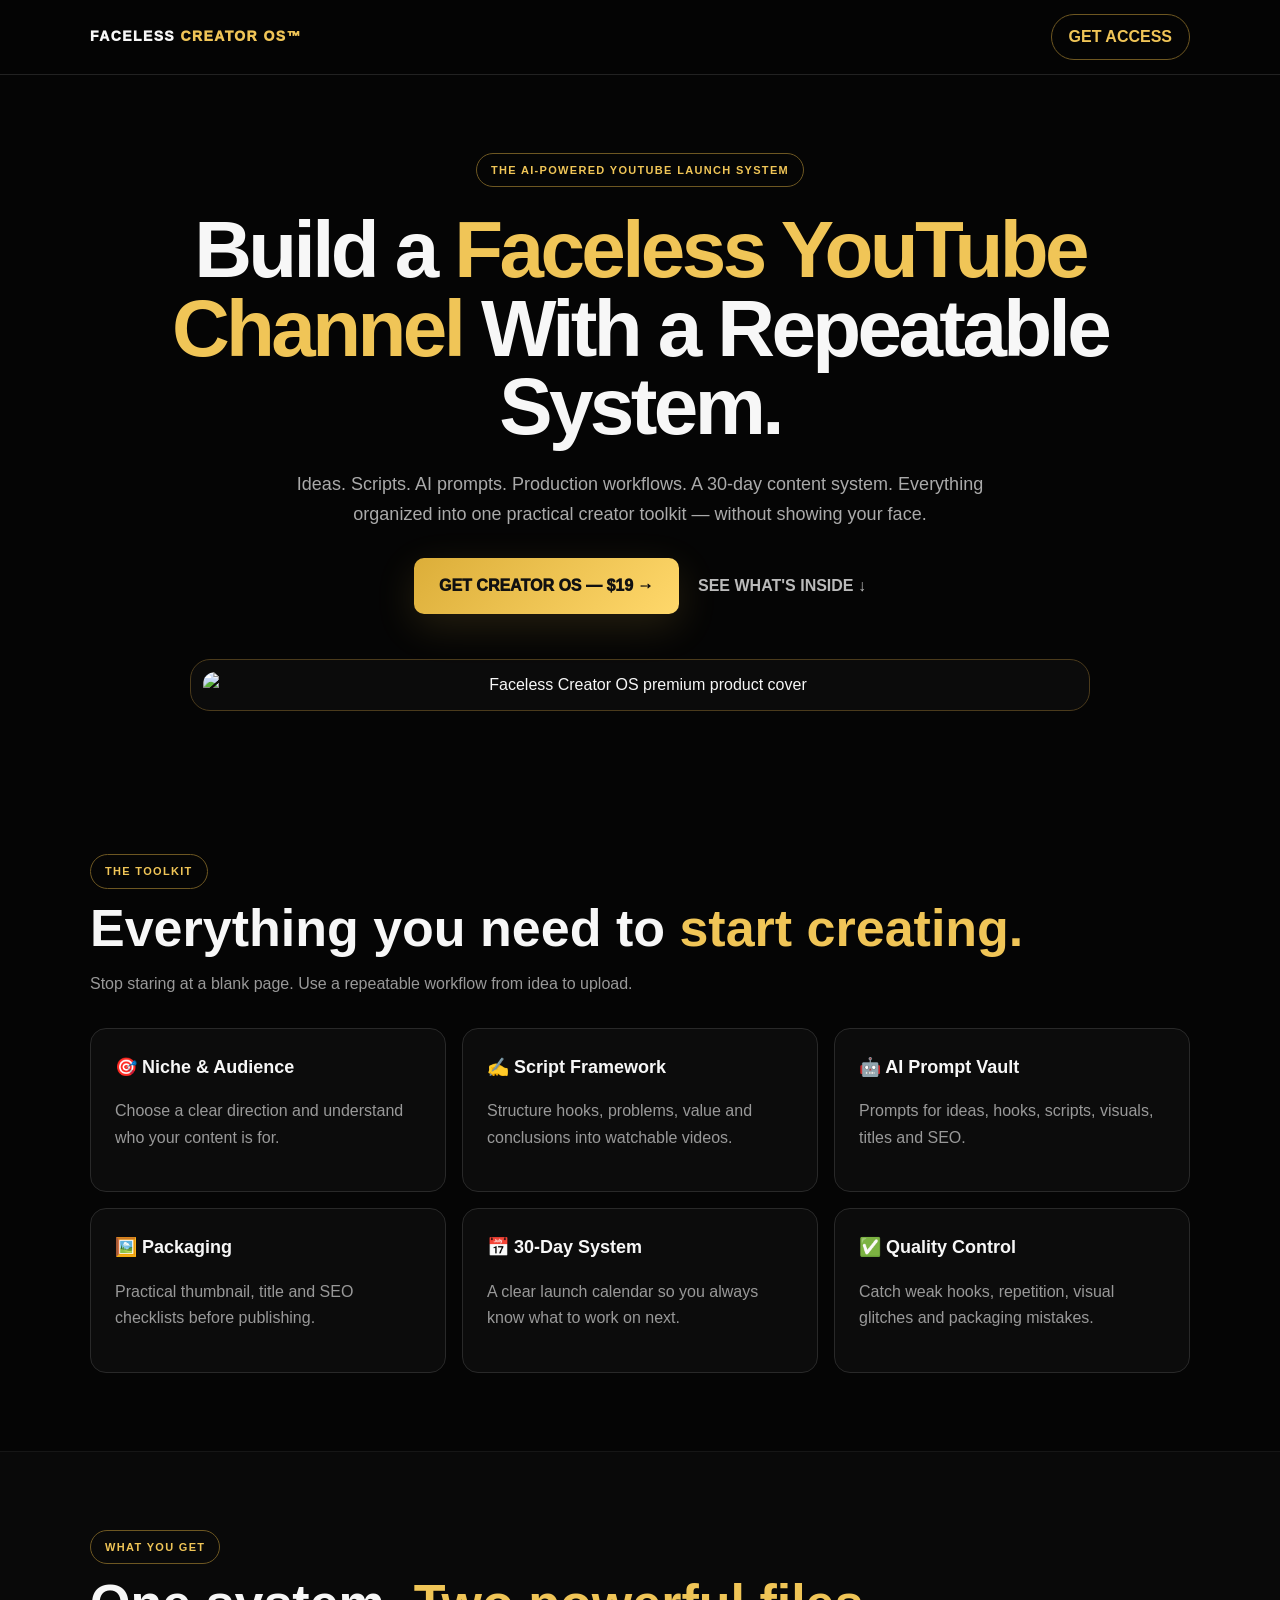
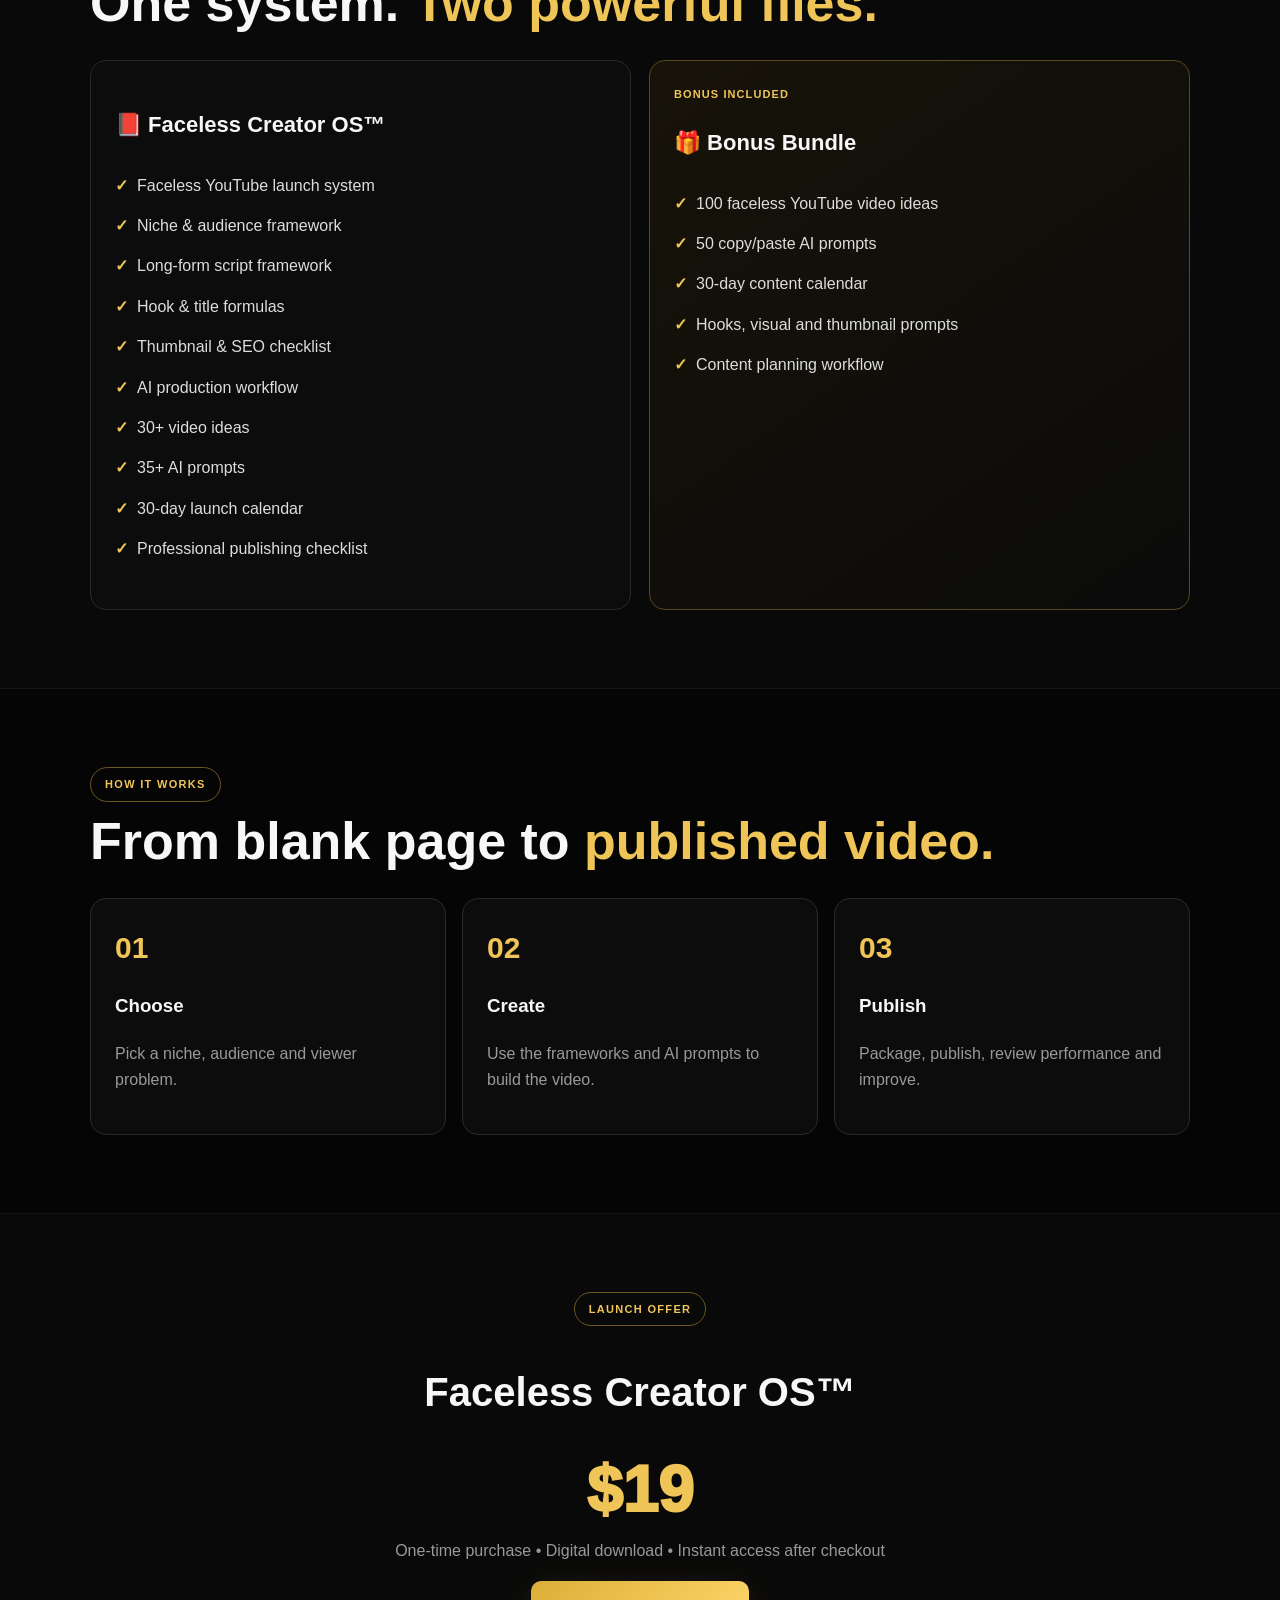
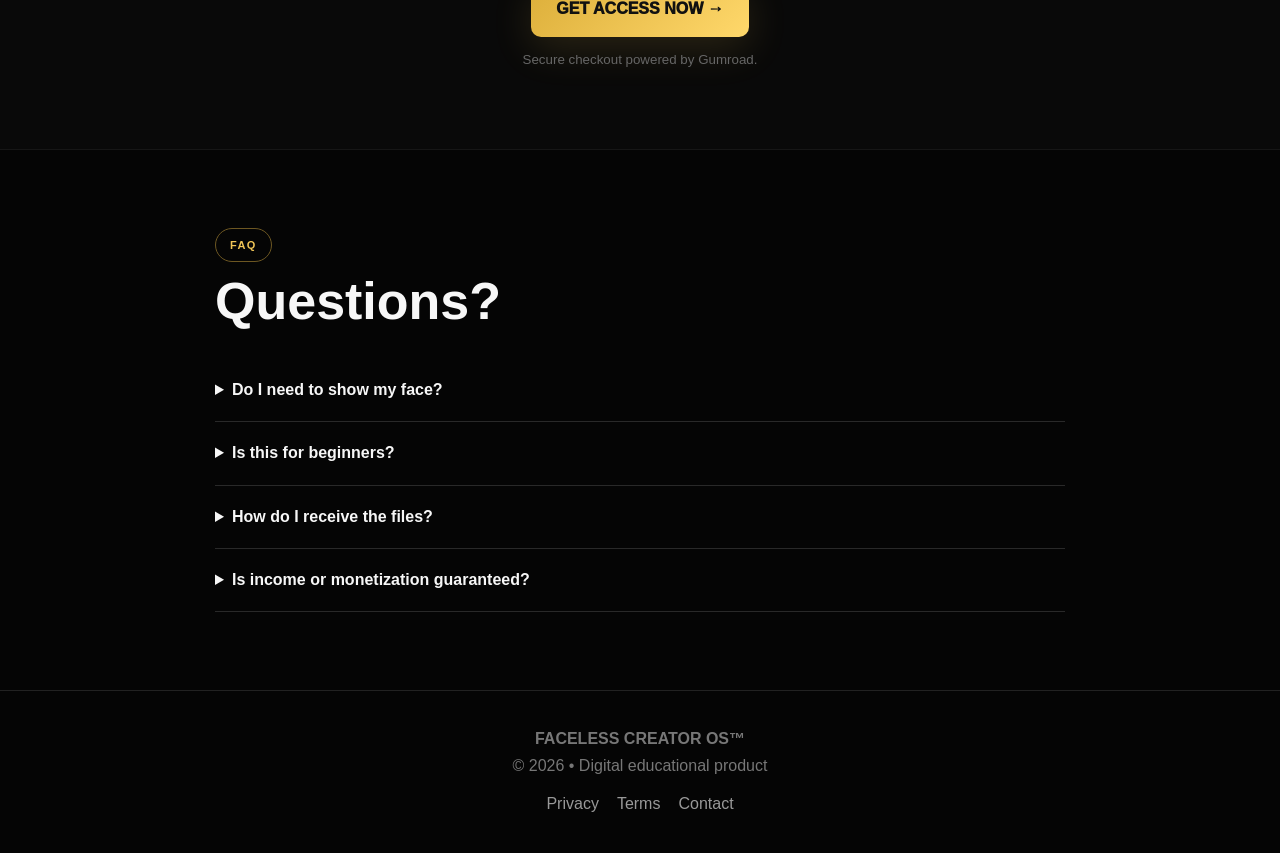
==== index.html @ d5f6065f "Add files via upload" ====
<!DOCTYPE html>
<html lang="en">
<head>
<meta charset="UTF-8">
<meta name="viewport" content="width=device-width,initial-scale=1.0">
<title>Faceless Creator OS™ | AI-Powered YouTube Launch System</title>
<meta name="description" content="Faceless Creator OS™ — a practical AI-powered system for starting and organizing a faceless YouTube channel.">
<link rel="stylesheet" href="style.css">
</head>
<body>
<header class="nav">
  <div class="container nav-inner">
    <a class="logo" href="index.html">FACELESS <span>CREATOR OS™</span></a>
    <a class="nav-cta" href="https://mulewa1.gumroad.com/l/faceless-creator-os-1">GET ACCESS</a>
  </div>
</header>

<main>
<section class="hero container">
  <div class="eyebrow">THE AI-POWERED YOUTUBE LAUNCH SYSTEM</div>
  <h1>Build a <span>Faceless YouTube Channel</span> With a Repeatable System.</h1>
  <p>Ideas. Scripts. AI prompts. Production workflows. A 30-day content system. Everything organized into one practical creator toolkit — without showing your face.</p>
  <div class="actions">
    <a class="btn" href="https://mulewa1.gumroad.com/l/faceless-creator-os-1">GET CREATOR OS — $19 →</a>
    <a class="text-link" href="#inside">SEE WHAT'S INSIDE ↓</a>
  </div>
  <div class="mockup">
    <img src="assets/product-cover.png" alt="Faceless Creator OS premium product cover">
  </div>
</section>

<section class="section container" id="inside">
  <div class="section-head"><div class="eyebrow">THE TOOLKIT</div><h2>Everything you need to <span>start creating.</span></h2><p>Stop staring at a blank page. Use a repeatable workflow from idea to upload.</p></div>
  <div class="grid">
    <article><b>🎯 Niche & Audience</b><p>Choose a clear direction and understand who your content is for.</p></article>
    <article><b>✍️ Script Framework</b><p>Structure hooks, problems, value and conclusions into watchable videos.</p></article>
    <article><b>🤖 AI Prompt Vault</b><p>Prompts for ideas, hooks, scripts, visuals, titles and SEO.</p></article>
    <article><b>🖼️ Packaging</b><p>Practical thumbnail, title and SEO checklists before publishing.</p></article>
    <article><b>📅 30-Day System</b><p>A clear launch calendar so you always know what to work on next.</p></article>
    <article><b>✅ Quality Control</b><p>Catch weak hooks, repetition, visual glitches and packaging mistakes.</p></article>
  </div>
</section>

<section class="section dark">
<div class="container">
  <div class="section-head"><div class="eyebrow">WHAT YOU GET</div><h2>One system. <span>Two powerful files.</span></h2></div>
  <div class="two-col">
    <div class="panel">
      <h3>📕 Faceless Creator OS™</h3>
      <ul>
        <li>Faceless YouTube launch system</li><li>Niche & audience framework</li><li>Long-form script framework</li>
        <li>Hook & title formulas</li><li>Thumbnail & SEO checklist</li><li>AI production workflow</li>
        <li>30+ video ideas</li><li>35+ AI prompts</li><li>30-day launch calendar</li><li>Professional publishing checklist</li>
      </ul>
    </div>
    <div class="panel bonus">
      <div class="tag">BONUS INCLUDED</div>
      <h3>🎁 Bonus Bundle</h3>
      <ul><li>100 faceless YouTube video ideas</li><li>50 copy/paste AI prompts</li><li>30-day content calendar</li><li>Hooks, visual and thumbnail prompts</li><li>Content planning workflow</li></ul>
    </div>
  </div>
</div>
</section>

<section class="section container">
<div class="section-head"><div class="eyebrow">HOW IT WORKS</div><h2>From blank page to <span>published video.</span></h2></div>
<div class="steps">
<div><strong>01</strong><h3>Choose</h3><p>Pick a niche, audience and viewer problem.</p></div>
<div><strong>02</strong><h3>Create</h3><p>Use the frameworks and AI prompts to build the video.</p></div>
<div><strong>03</strong><h3>Publish</h3><p>Package, publish, review performance and improve.</p></div>
</div>
</section>

<section class="section dark">
<div class="container price-card">
<div class="eyebrow">LAUNCH OFFER</div>
<h2>Faceless Creator OS™</h2>
<div class="price">$19</div>
<p>One-time purchase • Digital download • Instant access after checkout</p>
<a class="btn" href="https://mulewa1.gumroad.com/l/faceless-creator-os-1">GET ACCESS NOW →</a>
<small>Secure checkout powered by Gumroad.</small>
</div>
</section>

<section class="section container faq">
<div class="section-head"><div class="eyebrow">FAQ</div><h2>Questions?</h2></div>
<details><summary>Do I need to show my face?</summary><p>No. The system is built around a faceless content workflow.</p></details>
<details><summary>Is this for beginners?</summary><p>Yes. It is organized as a practical starting system for creators.</p></details>
<details><summary>How do I receive the files?</summary><p>After purchase, Gumroad provides access to the digital files.</p></details>
<details><summary>Is income or monetization guaranteed?</summary><p>No. This is an educational creator toolkit. Results depend on execution, niche, content quality, audience and other factors.</p></details>
</section>
</main>

<footer><div class="container"><b>FACELESS CREATOR OS™</b><br><span>© 2026 • Digital educational product</span><nav><a href="pages/privacy.html">Privacy</a><a href="pages/terms.html">Terms</a><a href="pages/contact.html">Contact</a></nav></div></footer>
<script src="script.js"></script>
</body>
</html>
---- style.css ----
*{box-sizing:border-box}html{scroll-behavior:smooth}body{margin:0;background:#050505;color:#f7f7f7;font-family:Inter,Arial,sans-serif;line-height:1.65}a{text-decoration:none;color:inherit}.container{width:min(1100px,92%);margin:auto}.nav{position:sticky;top:0;z-index:10;background:rgba(5,5,5,.9);backdrop-filter:blur(12px);border-bottom:1px solid #222}.nav-inner{height:74px;display:flex;align-items:center;justify-content:space-between}.logo{font-weight:950;letter-spacing:.1em;font-size:14px}.logo span,.section-head span,h1 span{color:#f0c557}.nav-cta{border:1px solid #6e5721;color:#f0c557;border-radius:999px;padding:9px 17px;font-weight:800}.hero{text-align:center;padding:78px 0 65px}.eyebrow{display:inline-block;border:1px solid #6d5722;border-radius:999px;padding:7px 14px;color:#f0c557;font-size:11px;font-weight:900;letter-spacing:.12em}.hero h1{font-size:clamp(43px,7vw,80px);line-height:.98;letter-spacing:-.045em;max-width:950px;margin:24px auto}.hero>p{max-width:750px;margin:auto;color:#aaa;font-size:18px}.actions{margin:28px 0}.btn{display:inline-block;background:linear-gradient(135deg,#dcae39,#ffd86b);color:#111;font-weight:950;padding:15px 25px;border-radius:10px;box-shadow:0 12px 40px rgba(240,197,87,.14)}.text-link{margin-left:15px;color:#bbb;font-weight:700}.mockup{margin:45px auto 0;border:1px solid #4b3b1c;border-radius:20px;padding:12px;background:#0b0b0b;max-width:900px}.mockup img{display:block;width:100%;border-radius:12px}.section{padding:78px 0}.dark{background:#090909;border-top:1px solid #161616;border-bottom:1px solid #161616}.section-head{margin-bottom:30px}.section-head h2{font-size:clamp(32px,5vw,52px);line-height:1.05;margin:12px 0}.section-head p{color:#999;max-width:700px}.grid{display:grid;grid-template-columns:repeat(3,1fr);gap:16px}.grid article,.panel,.steps>div{border:1px solid #292929;background:#0c0c0c;border-radius:16px;padding:24px}.grid b{font-size:18px}.grid p,.panel p,.steps p{color:#999}.two-col{display:grid;grid-template-columns:1fr 1fr;gap:18px}.panel h3{font-size:22px}.panel ul{list-style:none;padding:0}.panel li{padding:7px 0;color:#ddd}.panel li::before{content:"✓";color:#f0c557;font-weight:900;margin-right:9px}.bonus{background:linear-gradient(145deg,#171309,#0b0b0b);border-color:#5b471b}.tag{color:#f0c557;font-size:11px;font-weight:900;letter-spacing:.1em}.steps{display:grid;grid-template-columns:repeat(3,1fr);gap:16px}.steps strong{font-size:30px;color:#f0c557}.price-card{text-align:center;max-width:700px}.price-card h2{font-size:40px}.price{font-size:64px;font-weight:950;color:#f0c557;line-height:1}.price-card p{color:#999}.price-card small{display:block;color:#666;margin-top:12px}.faq{max-width:850px}details{border-bottom:1px solid #292929;padding:18px 0}summary{cursor:pointer;font-weight:800}details p{color:#999}footer{border-top:1px solid #222;text-align:center;padding:35px 0;color:#777}footer nav{margin-top:12px}footer nav a{margin:0 9px;color:#999}@media(max-width:750px){.grid,.two-col,.steps{grid-template-columns:1fr}.text-link{display:block;margin:15px 0}.hero{padding-top:55px}.nav-cta{padding:8px 13px;font-size:12px}}
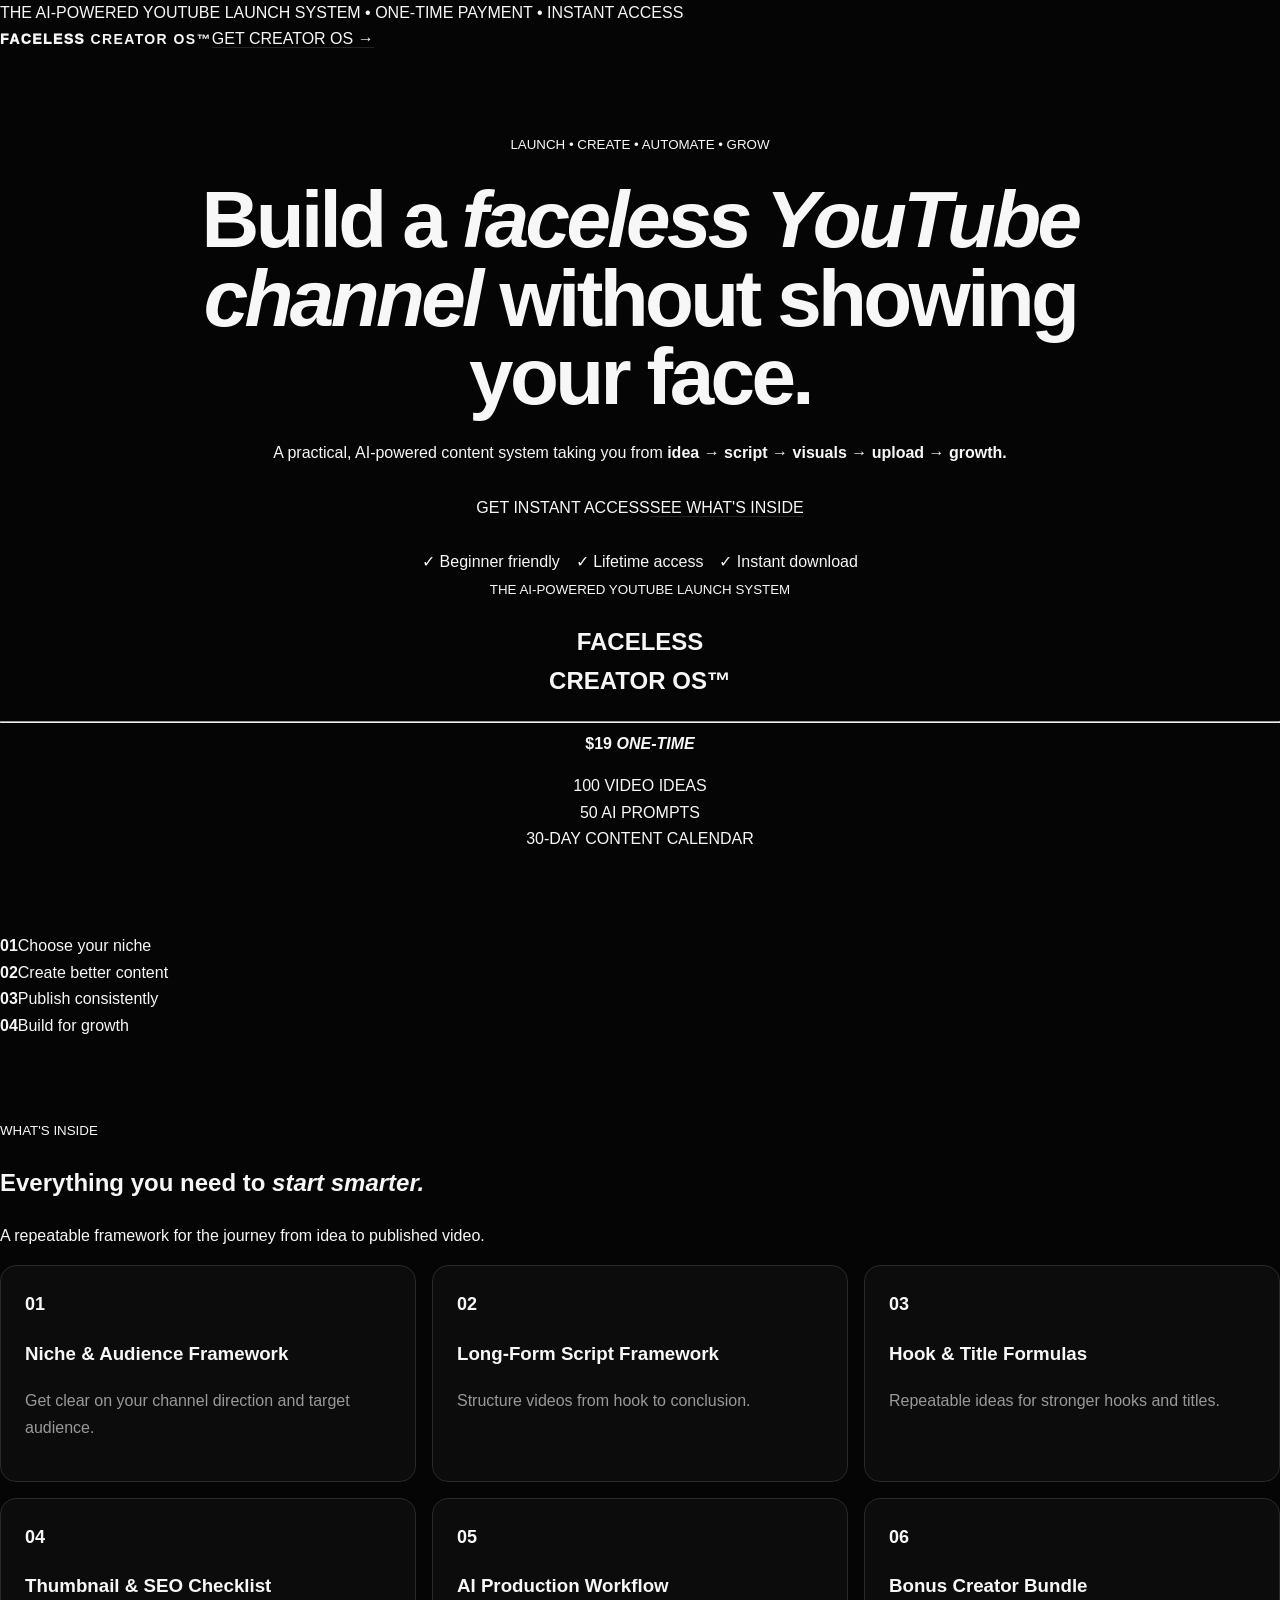
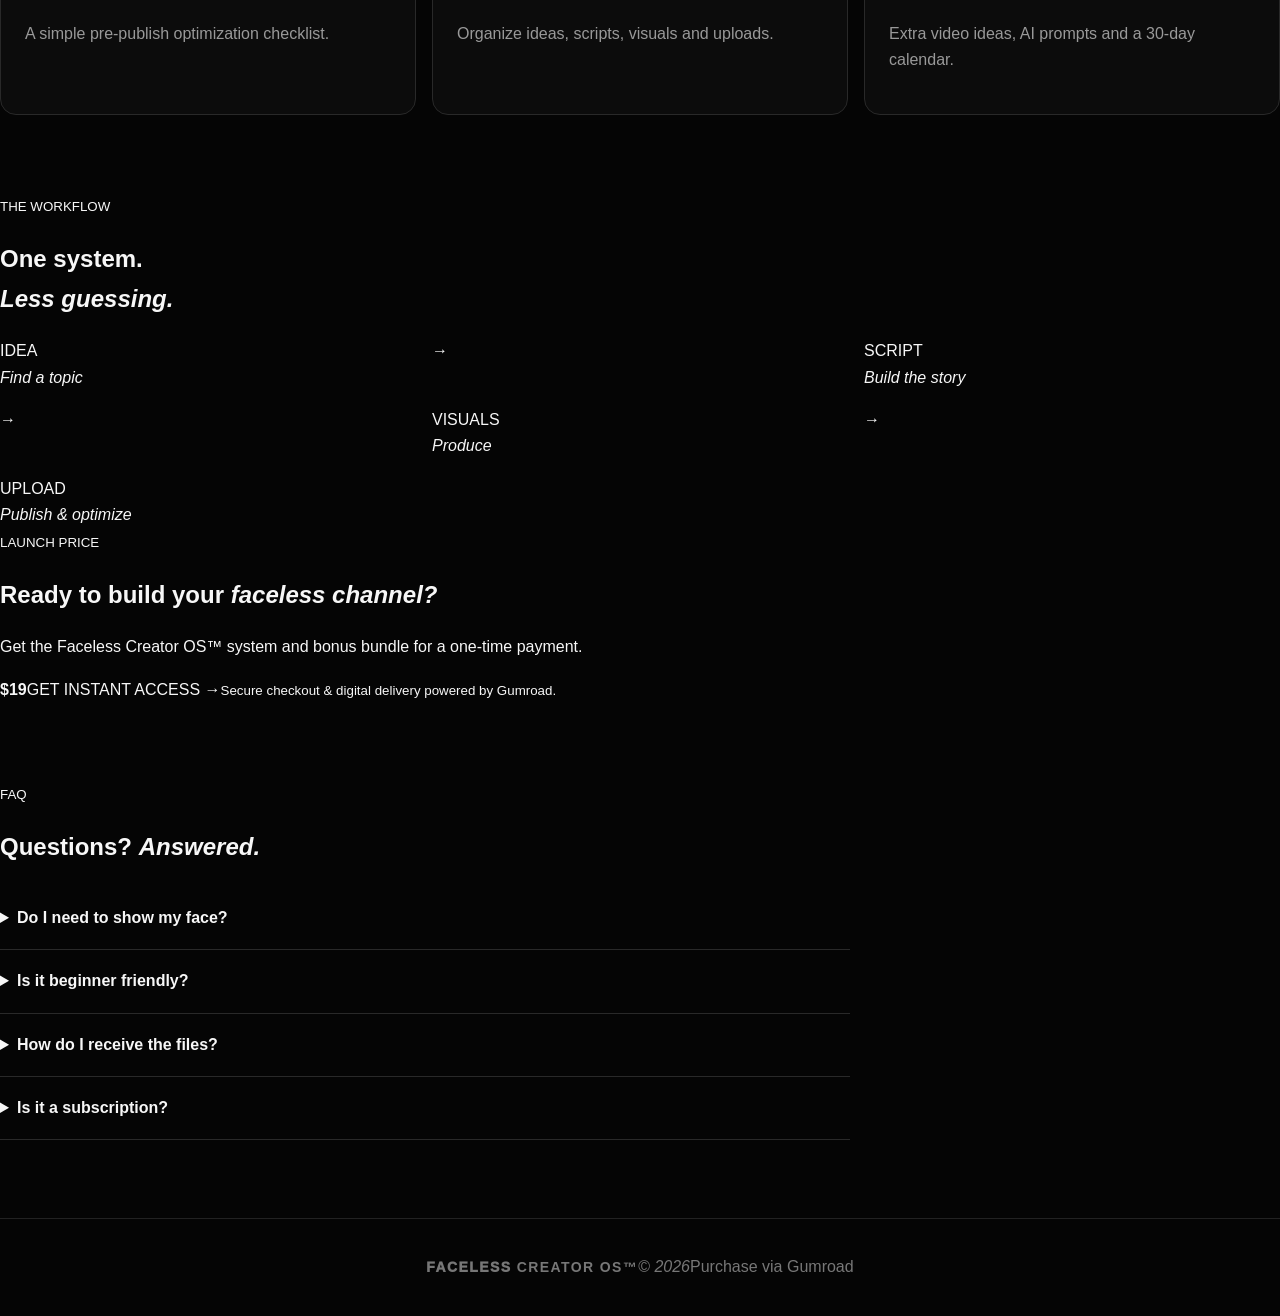
==== commit d748260c: "Add files via upload" ====
--- a/index.html
+++ b/index.html
@@ -1,97 +1,10 @@
-<!DOCTYPE html>
-<html lang="en">
-<head>
-<meta charset="UTF-8">
-<meta name="viewport" content="width=device-width,initial-scale=1.0">
-<title>Faceless Creator OS™ | AI-Powered YouTube Launch System</title>
-<meta name="description" content="Faceless Creator OS™ — a practical AI-powered system for starting and organizing a faceless YouTube channel.">
-<link rel="stylesheet" href="style.css">
-</head>
-<body>
-<header class="nav">
-  <div class="container nav-inner">
-    <a class="logo" href="index.html">FACELESS <span>CREATOR OS™</span></a>
-    <a class="nav-cta" href="https://mulewa1.gumroad.com/l/faceless-creator-os-1">GET ACCESS</a>
-  </div>
-</header>
-
-<main>
-<section class="hero container">
-  <div class="eyebrow">THE AI-POWERED YOUTUBE LAUNCH SYSTEM</div>
-  <h1>Build a <span>Faceless YouTube Channel</span> With a Repeatable System.</h1>
-  <p>Ideas. Scripts. AI prompts. Production workflows. A 30-day content system. Everything organized into one practical creator toolkit — without showing your face.</p>
-  <div class="actions">
-    <a class="btn" href="https://mulewa1.gumroad.com/l/faceless-creator-os-1">GET CREATOR OS — $19 →</a>
-    <a class="text-link" href="#inside">SEE WHAT'S INSIDE ↓</a>
-  </div>
-  <div class="mockup">
-    <img src="assets/product-cover.png" alt="Faceless Creator OS premium product cover">
-  </div>
-</section>
-
-<section class="section container" id="inside">
-  <div class="section-head"><div class="eyebrow">THE TOOLKIT</div><h2>Everything you need to <span>start creating.</span></h2><p>Stop staring at a blank page. Use a repeatable workflow from idea to upload.</p></div>
-  <div class="grid">
-    <article><b>🎯 Niche & Audience</b><p>Choose a clear direction and understand who your content is for.</p></article>
-    <article><b>✍️ Script Framework</b><p>Structure hooks, problems, value and conclusions into watchable videos.</p></article>
-    <article><b>🤖 AI Prompt Vault</b><p>Prompts for ideas, hooks, scripts, visuals, titles and SEO.</p></article>
-    <article><b>🖼️ Packaging</b><p>Practical thumbnail, title and SEO checklists before publishing.</p></article>
-    <article><b>📅 30-Day System</b><p>A clear launch calendar so you always know what to work on next.</p></article>
-    <article><b>✅ Quality Control</b><p>Catch weak hooks, repetition, visual glitches and packaging mistakes.</p></article>
-  </div>
-</section>
-
-<section class="section dark">
-<div class="container">
-  <div class="section-head"><div class="eyebrow">WHAT YOU GET</div><h2>One system. <span>Two powerful files.</span></h2></div>
-  <div class="two-col">
-    <div class="panel">
-      <h3>📕 Faceless Creator OS™</h3>
-      <ul>
-        <li>Faceless YouTube launch system</li><li>Niche & audience framework</li><li>Long-form script framework</li>
-        <li>Hook & title formulas</li><li>Thumbnail & SEO checklist</li><li>AI production workflow</li>
-        <li>30+ video ideas</li><li>35+ AI prompts</li><li>30-day launch calendar</li><li>Professional publishing checklist</li>
-      </ul>
-    </div>
-    <div class="panel bonus">
-      <div class="tag">BONUS INCLUDED</div>
-      <h3>🎁 Bonus Bundle</h3>
-      <ul><li>100 faceless YouTube video ideas</li><li>50 copy/paste AI prompts</li><li>30-day content calendar</li><li>Hooks, visual and thumbnail prompts</li><li>Content planning workflow</li></ul>
-    </div>
-  </div>
-</div>
-</section>
-
-<section class="section container">
-<div class="section-head"><div class="eyebrow">HOW IT WORKS</div><h2>From blank page to <span>published video.</span></h2></div>
-<div class="steps">
-<div><strong>01</strong><h3>Choose</h3><p>Pick a niche, audience and viewer problem.</p></div>
-<div><strong>02</strong><h3>Create</h3><p>Use the frameworks and AI prompts to build the video.</p></div>
-<div><strong>03</strong><h3>Publish</h3><p>Package, publish, review performance and improve.</p></div>
-</div>
-</section>
-
-<section class="section dark">
-<div class="container price-card">
-<div class="eyebrow">LAUNCH OFFER</div>
-<h2>Faceless Creator OS™</h2>
-<div class="price">$19</div>
-<p>One-time purchase • Digital download • Instant access after checkout</p>
-<a class="btn" href="https://mulewa1.gumroad.com/l/faceless-creator-os-1">GET ACCESS NOW →</a>
-<small>Secure checkout powered by Gumroad.</small>
-</div>
-</section>
-
-<section class="section container faq">
-<div class="section-head"><div class="eyebrow">FAQ</div><h2>Questions?</h2></div>
-<details><summary>Do I need to show my face?</summary><p>No. The system is built around a faceless content workflow.</p></details>
-<details><summary>Is this for beginners?</summary><p>Yes. It is organized as a practical starting system for creators.</p></details>
-<details><summary>How do I receive the files?</summary><p>After purchase, Gumroad provides access to the digital files.</p></details>
-<details><summary>Is income or monetization guaranteed?</summary><p>No. This is an educational creator toolkit. Results depend on execution, niche, content quality, audience and other factors.</p></details>
-</section>
-</main>
-
-<footer><div class="container"><b>FACELESS CREATOR OS™</b><br><span>© 2026 • Digital educational product</span><nav><a href="pages/privacy.html">Privacy</a><a href="pages/terms.html">Terms</a><a href="pages/contact.html">Contact</a></nav></div></footer>
-<script src="script.js"></script>
-</body>
-</html>+<!doctype html><html lang="en"><head><meta charset="utf-8"><meta name="viewport" content="width=device-width,initial-scale=1"><title>Faceless Creator OS™</title><meta name="description" content="Build, grow and monetize a faceless YouTube channel with a repeatable AI-powered system."><link rel="stylesheet" href="style.css"></head><body>
+<div class="top">THE AI-POWERED YOUTUBE LAUNCH SYSTEM • ONE-TIME PAYMENT • INSTANT ACCESS</div>
+<header><a class="logo" href="#top">FACELESS <b>CREATOR OS™</b></a><a class="nav" href="https://mulewa1.gumroad.com/l/faceless-creator-os-1">GET CREATOR OS →</a></header>
+<section class="hero" id="top"><div><small>LAUNCH • CREATE • AUTOMATE • GROW</small><h1>Build a <em>faceless YouTube channel</em> without showing your face.</h1><p>A practical, AI-powered content system taking you from <strong>idea → script → visuals → upload → growth.</strong></p><div class="actions"><a class="buy" href="https://mulewa1.gumroad.com/l/faceless-creator-os-1">GET INSTANT ACCESS</a><a class="nav" href="#inside">SEE WHAT'S INSIDE</a></div><label>✓ Beginner friendly　✓ Lifetime access　✓ Instant download</label></div><div class="card"><small>THE AI-POWERED YOUTUBE LAUNCH SYSTEM</small><h2>FACELESS<br><b>CREATOR OS™</b></h2><hr><strong>$19 <i>ONE-TIME</i></strong><p>100 VIDEO IDEAS<br>50 AI PROMPTS<br>30-DAY CONTENT CALENDAR</p></div></section>
+<section class="stats"><div><b>01</b>Choose your niche</div><div><b>02</b>Create better content</div><div><b>03</b>Publish consistently</div><div><b>04</b>Build for growth</div></section>
+<section class="section" id="inside"><small>WHAT'S INSIDE</small><h2>Everything you need to <em>start smarter.</em></h2><p class="muted">A repeatable framework for the journey from idea to published video.</p><div class="grid"><article><b>01</b><h3>Niche & Audience Framework</h3><p>Get clear on your channel direction and target audience.</p></article><article><b>02</b><h3>Long-Form Script Framework</h3><p>Structure videos from hook to conclusion.</p></article><article><b>03</b><h3>Hook & Title Formulas</h3><p>Repeatable ideas for stronger hooks and titles.</p></article><article><b>04</b><h3>Thumbnail & SEO Checklist</h3><p>A simple pre-publish optimization checklist.</p></article><article><b>05</b><h3>AI Production Workflow</h3><p>Organize ideas, scripts, visuals and uploads.</p></article><article><b>06</b><h3>Bonus Creator Bundle</h3><p>Extra video ideas, AI prompts and a 30-day calendar.</p></article></div></section>
+<section class="workflow"><div><small>THE WORKFLOW</small><h2>One system.<br><em>Less guessing.</em></h2></div><div class="steps"><span>IDEA<br><i>Find a topic</i></span>→<span>SCRIPT<br><i>Build the story</i></span>→<span>VISUALS<br><i>Produce</i></span>→<span>UPLOAD<br><i>Publish & optimize</i></span></div></section>
+<section class="offer"><div><small>LAUNCH PRICE</small><h2>Ready to build your <em>faceless channel?</em></h2><p>Get the Faceless Creator OS™ system and bonus bundle for a one-time payment.</p><strong>$19</strong><a class="buy" href="https://mulewa1.gumroad.com/l/faceless-creator-os-1">GET INSTANT ACCESS →</a><small>Secure checkout & digital delivery powered by Gumroad.</small></div></section>
+<section class="section faq"><small>FAQ</small><h2>Questions? <em>Answered.</em></h2><details><summary>Do I need to show my face?</summary><p>No. The system is designed for faceless YouTube workflows.</p></details><details><summary>Is it beginner friendly?</summary><p>Yes. It is positioned as a beginner-friendly system.</p></details><details><summary>How do I receive the files?</summary><p>Purchase through Gumroad and download the digital files from your purchase page.</p></details><details><summary>Is it a subscription?</summary><p>No. The current offer is a one-time payment.</p></details></section>
+<footer><span class="logo">FACELESS <b>CREATOR OS™</b></span><span>© <i id="year"></i></span><a href="https://mulewa1.gumroad.com/l/faceless-creator-os-1">Purchase via Gumroad</a></footer><script>document.getElementById('year').textContent=new Date().getFullYear()</script></body></html>
